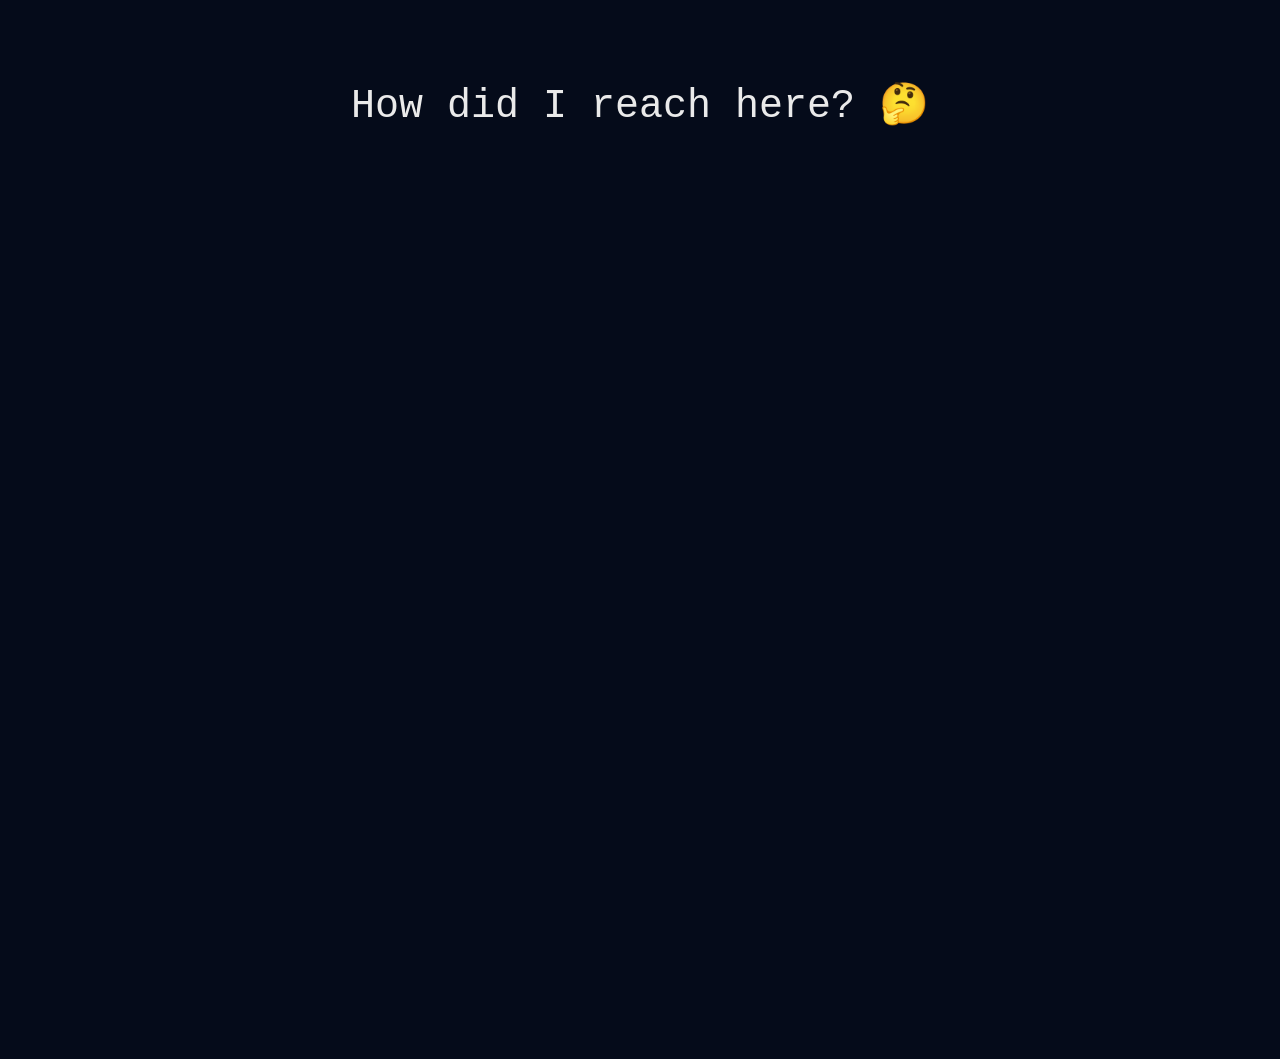
==== explain.html @ 213e017b "Create explain.html" ====
<!DOCTYPE html>
<html lang="en">
<head>
<meta charset="UTF-8">
<title>Timeline Explanation</title>
<meta name="viewport" content="width=device-width, initial-scale=1.0">

<style>
*{
  margin:0;
  padding:0;
  box-sizing:border-box;
}

body{
  background:#0b0b0b;
  color:#eaeaea;
  font-family: "Courier New", monospace;
  overflow-x:hidden;
}

/* CONTAINER */
#container{
  max-width:900px;
  margin:0 auto;
  padding:80px 20px 120px;
}

/* TITLE */
#title{
  font-size:40px;
  text-align:center;
  margin-bottom:60px;
  opacity:0;
  transition:opacity 2s ease;
}

/* TIMELINE */
.timeline{
  display:flex;
  flex-direction:column;
  align-items:center;
  gap:30px;
}

.step{
  font-size:20px;
  opacity:0;
  transform:translateY(20px);
  transition:opacity 1.5s ease, transform 1.5s ease;
  text-align:center;
  max-width:700px;
}

.arrow{
  font-size:32px;
  opacity:0;
  transition:opacity 1s ease;
}

/* DESCRIPTION */
#description{
  margin-top:70px;
  font-size:18px;
  line-height:1.8;
  opacity:0;
  transition:opacity 2s ease;
}

/* BIG TEXT */
#bigText{
  margin-top:80px;
  text-align:center;
  font-size:48px;
  letter-spacing:4px;
  opacity:0;
  transition:opacity 2s ease;
}

/* SKY BUTTON */
#skyBtn{
  margin:70px auto 0;
  display:block;
  padding:16px 36px;
  font-size:20px;
  background:transparent;
  border:2px solid #eaeaea;
  color:#eaeaea;
  cursor:pointer;
  border-radius:40px;
  opacity:0;
  transition:opacity 2s ease, background .3s ease;
}

#skyBtn:hover{
  background:rgba(255,255,255,0.1);
}
</style>
</head>

<body>
<div id="container">

  <div id="title">How did I reach here? 🤔</div>

  <div class="timeline">
    <div class="step" id="step1"></div>
    <div class="arrow" id="arrow1">↓</div>

    <div class="step" id="step2"></div>
    <div class="arrow" id="arrow2">↓</div>

    <div class="step" id="step3"></div>
  </div>

  <div id="description"></div>

  <div id="bigText"></div>

  <button id="skyBtn">Explore the Night Sky ✨</button>

</div>

<script>
const params = new URLSearchParams(window.location.search);
const year = parseInt(params.get("year"));

const title = document.getElementById("title");
const step1 = document.getElementById("step1");
const step2 = document.getElementById("step2");
const step3 = document.getElementById("step3");
const arrow1 = document.getElementById("arrow1");
const arrow2 = document.getElementById("arrow2");
const desc = document.getElementById("description");
const bigText = document.getElementById("bigText");
const skyBtn = document.getElementById("skyBtn");

/* SET BACKGROUND FIRST */
if(year < 2000){
  document.body.style.background = "#120e08"; // past
} else {
  document.body.style.background = "#050b1a"; // future
}

/* TEXT CONTENT */
if(year < 2000){
  step1.innerText = "You departed Earth aboard an experimental spacecraft.";
  step2.innerText = "You crossed deep space and entered a naturally occurring wormhole, millions of kilometers from Earth.";
  step3.innerText = "The wormhole distorted space-time and released you into the past.";

  desc.innerText =
  "A wormhole is a theoretical shortcut through space-time predicted by Einstein’s General Theory of Relativity. " +
  "Under extreme gravitational conditions, space and time can bend and connect distant points. " +
  "Passing through such a structure allows movement not only across space, but across time itself.";

  bigText.innerText = "WELCOME TO THE PAST";
} 
else {
  step1.innerText = "You launched from Earth using a relativistic spacecraft.";
  step2.innerText = "You approached a supermassive black hole and used its gravity for a time slingshot.";
  step3.innerText = "Extreme time dilation carried you far into the future.";

  desc.innerText =
  "Near a black hole, gravity becomes so intense that time slows dramatically. " +
  "By skimming its edge without falling in, a spacecraft can experience extreme time dilation. " +
  "While only hours pass for the traveler, centuries can pass for the rest of the universe.";

  bigText.innerText = "WELCOME TO THE FUTURE";
}

/* ANIMATION SEQUENCE */
setTimeout(()=>{ title.style.opacity = 1; },500);

setTimeout(()=>{
  step1.style.opacity = 1;
  step1.style.transform = "translateY(0)";
},1800);

setTimeout(()=>{ arrow1.style.opacity = 1; },3000);

setTimeout(()=>{
  step2.style.opacity = 1;
  step2.style.transform = "translateY(0)";
},3800);

setTimeout(()=>{ arrow2.style.opacity = 1; },5000);

setTimeout(()=>{
  step3.style.opacity = 1;
  step3.style.transform = "translateY(0)";
},5800);

setTimeout(()=>{ desc.style.opacity = 1; },7500);

setTimeout(()=>{ bigText.style.opacity = 1; },9500);

setTimeout(()=>{ skyBtn.style.opacity = 1; },11000);

/* SKY BUTTON (future feature) */
skyBtn.onclick = ()=>{
  alert("Sky simulation coming next 🌌");
};
</script>
</body>
</html>
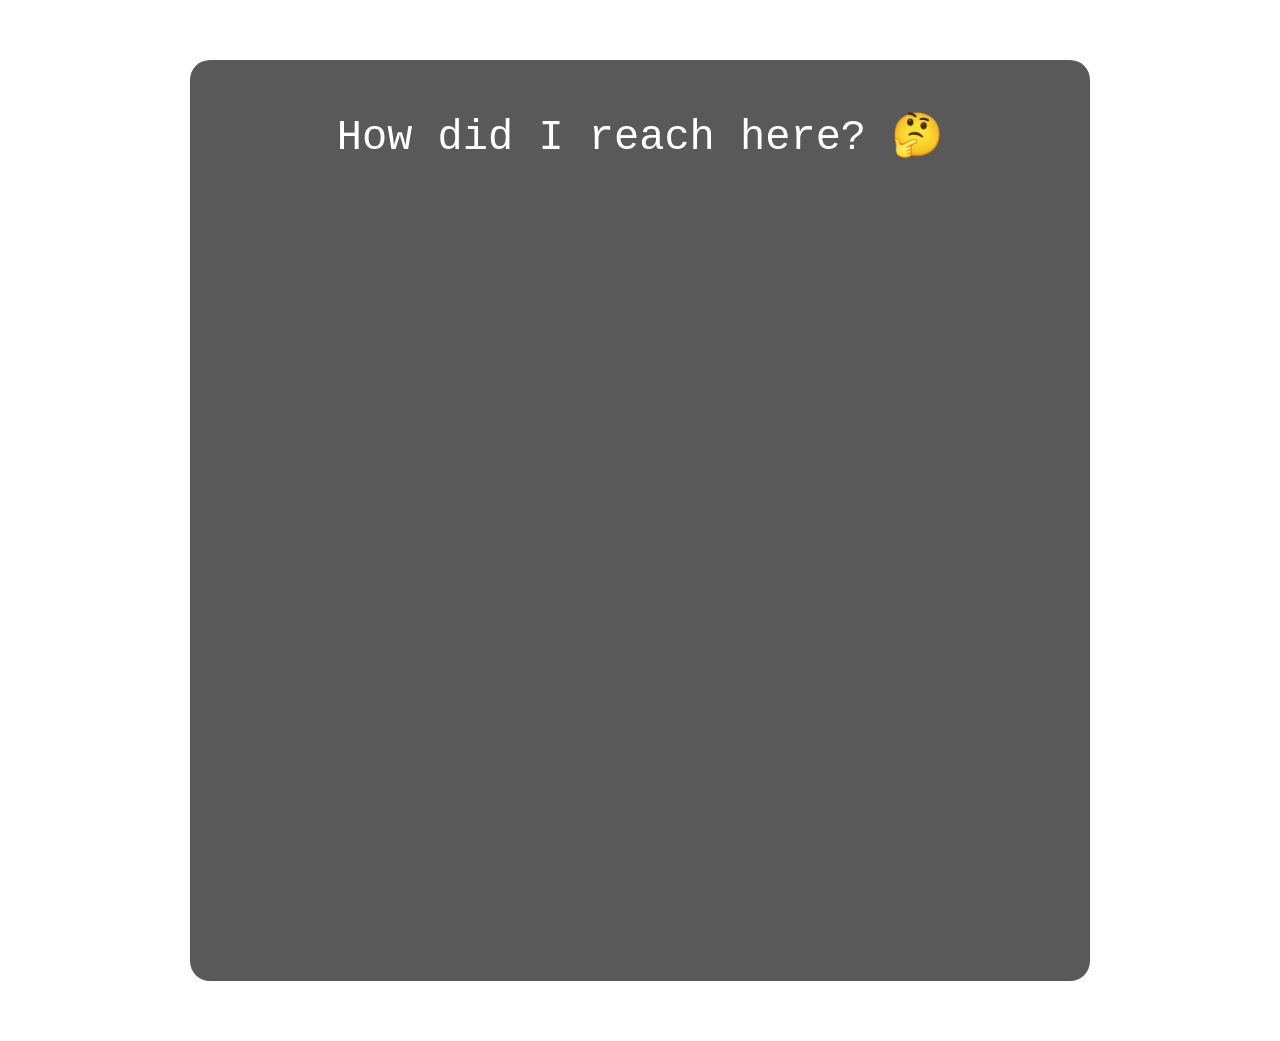
==== commit 8fef289e: "Bg added" ====
--- a/explain.html
+++ b/explain.html
@@ -2,7 +2,7 @@
 <html lang="en">
 <head>
 <meta charset="UTF-8">
-<title>Timeline Explanation</title>
+<title>How did I reach here?</title>
 <meta name="viewport" content="width=device-width, initial-scale=1.0">
 
 <style>
@@ -13,193 +13,203 @@
 }
 
 body{
-  background:#0b0b0b;
-  color:#eaeaea;
+  min-height:100vh;
   font-family: "Courier New", monospace;
-  overflow-x:hidden;
-}
-
-/* CONTAINER */
-#container{
+  color:white;
+  background-size:cover;
+  background-position:center;
+  background-attachment:fixed;
+  display:flex;
+  justify-content:center;
+  align-items:flex-start;
+  padding:60px 20px;
+}
+
+#overlay{
+  background:rgba(0,0,0,0.65);
+  width:100%;
   max-width:900px;
-  margin:0 auto;
-  padding:80px 20px 120px;
+  padding:50px 30px;
+  border-radius:20px;
 }
 
 /* TITLE */
 #title{
-  font-size:40px;
   text-align:center;
-  margin-bottom:60px;
+  font-size:42px;
   opacity:0;
   transition:opacity 2s ease;
+  margin-bottom:50px;
 }
 
 /* TIMELINE */
 .timeline{
   display:flex;
   flex-direction:column;
-  align-items:center;
-  gap:30px;
+  gap:25px;
+  font-size:18px;
 }
 
 .step{
-  font-size:20px;
-  opacity:0;
-  transform:translateY(20px);
-  transition:opacity 1.5s ease, transform 1.5s ease;
+  opacity:0;
+  transition:opacity 1.5s ease;
+}
+
+.arrow{
   text-align:center;
-  max-width:700px;
-}
-
-.arrow{
-  font-size:32px;
+  font-size:28px;
   opacity:0;
   transition:opacity 1s ease;
 }
 
 /* DESCRIPTION */
 #description{
-  margin-top:70px;
-  font-size:18px;
-  line-height:1.8;
+  margin-top:50px;
+  font-size:16px;
+  line-height:1.7;
   opacity:0;
   transition:opacity 2s ease;
 }
 
 /* BIG TEXT */
 #bigText{
-  margin-top:80px;
+  margin-top:60px;
   text-align:center;
-  font-size:48px;
+  font-size:36px;
   letter-spacing:4px;
   opacity:0;
   transition:opacity 2s ease;
 }
 
-/* SKY BUTTON */
+/* BUTTON */
 #skyBtn{
-  margin:70px auto 0;
+  margin:50px auto 0;
   display:block;
-  padding:16px 36px;
-  font-size:20px;
+  padding:16px 32px;
+  font-size:18px;
   background:transparent;
-  border:2px solid #eaeaea;
-  color:#eaeaea;
+  border:2px solid white;
+  color:white;
+  border-radius:40px;
   cursor:pointer;
-  border-radius:40px;
-  opacity:0;
-  transition:opacity 2s ease, background .3s ease;
+  opacity:0;
+  transition:opacity 2s ease, box-shadow .3s ease;
 }
 
 #skyBtn:hover{
-  background:rgba(255,255,255,0.1);
+  box-shadow:0 0 20px white;
 }
 </style>
 </head>
 
 <body>
-<div id="container">
+<div id="overlay">
 
   <div id="title">How did I reach here? 🤔</div>
 
   <div class="timeline">
-    <div class="step" id="step1"></div>
-    <div class="arrow" id="arrow1">↓</div>
-
-    <div class="step" id="step2"></div>
-    <div class="arrow" id="arrow2">↓</div>
-
-    <div class="step" id="step3"></div>
+    <div class="step" id="s1"></div>
+    <div class="arrow" id="a1">↓</div>
+
+    <div class="step" id="s2"></div>
+    <div class="arrow" id="a2">→</div>
+
+    <div class="step" id="s3"></div>
   </div>
 
   <div id="description"></div>
 
   <div id="bigText"></div>
 
-  <button id="skyBtn">Explore the Night Sky ✨</button>
+  <button id="skyBtn">Explore the night sky ✨</button>
 
 </div>
 
 <script>
 const params = new URLSearchParams(window.location.search);
-const year = parseInt(params.get("year"));
-
+const year = params.get("year");
+
+/* ---------------- BACKGROUND ---------------- */
+if(year == 1897) document.body.style.backgroundImage = "url('images/past_1897.jpg')";
+else if(year == 1987) document.body.style.backgroundImage = "url('images/past_1987.jpg')";
+else if(year == 2050) document.body.style.backgroundImage = "url('images/future_2050.jpg')";
+else if(year == 3079) document.body.style.backgroundImage = "url('images/future_3079.jpg')";
+
+/* ---------------- CONTENT ---------------- */
+let steps = [];
+let description = "";
+let bigText = "";
+
+if(year < 2000){
+  // PAST
+  steps = [
+    "We launched from Earth aboard an experimental spacecraft.",
+    "We travelled through space and entered a naturally occurring wormhole located millions of kilometers away.",
+    "After passing through the wormhole, we emerged in this past timeline."
+  ];
+
+  description = `
+A wormhole is a theoretical shortcut through spacetime predicted by Einstein’s theory of General Relativity.
+By bending space and time into a tunnel-like structure, it allows two distant points in time to connect.
+Extreme gravity, time dilation, and relativistic effects make such travel unstable — but possible in theory.
+The journey does not violate physics; it exploits it.
+  `;
+
+  bigText = "WELCOME TO THE PAST";
+}
+else{
+  // FUTURE
+  steps = [
+    "We departed Earth using a relativistic spacecraft.",
+    "We performed a gravitational slingshot maneuver around a black hole.",
+    "Time dilation shifted us forward, delivering us into the future."
+  ];
+
+  description = `
+Near a black hole, gravity becomes so intense that time itself slows down.
+While years pass elsewhere, only moments pass for the traveler.
+Using relativistic speeds and gravitational time dilation, reaching the future requires no paradox — only patience and precision.
+  `;
+
+  bigText = "WELCOME TO THE FUTURE";
+}
+
+/* ---------------- ANIMATION SEQUENCE ---------------- */
 const title = document.getElementById("title");
-const step1 = document.getElementById("step1");
-const step2 = document.getElementById("step2");
-const step3 = document.getElementById("step3");
-const arrow1 = document.getElementById("arrow1");
-const arrow2 = document.getElementById("arrow2");
+const s1 = document.getElementById("s1");
+const s2 = document.getElementById("s2");
+const s3 = document.getElementById("s3");
+const a1 = document.getElementById("a1");
+const a2 = document.getElementById("a2");
 const desc = document.getElementById("description");
-const bigText = document.getElementById("bigText");
-const skyBtn = document.getElementById("skyBtn");
-
-/* SET BACKGROUND FIRST */
-if(year < 2000){
-  document.body.style.background = "#120e08"; // past
-} else {
-  document.body.style.background = "#050b1a"; // future
-}
-
-/* TEXT CONTENT */
-if(year < 2000){
-  step1.innerText = "You departed Earth aboard an experimental spacecraft.";
-  step2.innerText = "You crossed deep space and entered a naturally occurring wormhole, millions of kilometers from Earth.";
-  step3.innerText = "The wormhole distorted space-time and released you into the past.";
-
-  desc.innerText =
-  "A wormhole is a theoretical shortcut through space-time predicted by Einstein’s General Theory of Relativity. " +
-  "Under extreme gravitational conditions, space and time can bend and connect distant points. " +
-  "Passing through such a structure allows movement not only across space, but across time itself.";
-
-  bigText.innerText = "WELCOME TO THE PAST";
-} 
-else {
-  step1.innerText = "You launched from Earth using a relativistic spacecraft.";
-  step2.innerText = "You approached a supermassive black hole and used its gravity for a time slingshot.";
-  step3.innerText = "Extreme time dilation carried you far into the future.";
-
-  desc.innerText =
-  "Near a black hole, gravity becomes so intense that time slows dramatically. " +
-  "By skimming its edge without falling in, a spacecraft can experience extreme time dilation. " +
-  "While only hours pass for the traveler, centuries can pass for the rest of the universe.";
-
-  bigText.innerText = "WELCOME TO THE FUTURE";
-}
-
-/* ANIMATION SEQUENCE */
-setTimeout(()=>{ title.style.opacity = 1; },500);
-
-setTimeout(()=>{
-  step1.style.opacity = 1;
-  step1.style.transform = "translateY(0)";
-},1800);
-
-setTimeout(()=>{ arrow1.style.opacity = 1; },3000);
-
-setTimeout(()=>{
-  step2.style.opacity = 1;
-  step2.style.transform = "translateY(0)";
-},3800);
-
-setTimeout(()=>{ arrow2.style.opacity = 1; },5000);
-
-setTimeout(()=>{
-  step3.style.opacity = 1;
-  step3.style.transform = "translateY(0)";
-},5800);
-
-setTimeout(()=>{ desc.style.opacity = 1; },7500);
-
-setTimeout(()=>{ bigText.style.opacity = 1; },9500);
-
-setTimeout(()=>{ skyBtn.style.opacity = 1; },11000);
-
-/* SKY BUTTON (future feature) */
-skyBtn.onclick = ()=>{
-  alert("Sky simulation coming next 🌌");
+const big = document.getElementById("bigText");
+const btn = document.getElementById("skyBtn");
+
+s1.innerText = steps[0];
+s2.innerText = steps[1];
+s3.innerText = steps[2];
+desc.innerText = description;
+big.innerText = bigText;
+
+setTimeout(()=> title.style.opacity = 1, 500);
+
+setTimeout(()=> s1.style.opacity = 1, 2500);
+setTimeout(()=> a1.style.opacity = 1, 4000);
+
+setTimeout(()=> s2.style.opacity = 1, 5200);
+setTimeout(()=> a2.style.opacity = 1, 6700);
+
+setTimeout(()=> s3.style.opacity = 1, 8000);
+
+setTimeout(()=> desc.style.opacity = 1, 10000);
+setTimeout(()=> big.style.opacity = 1, 12500);
+setTimeout(()=> btn.style.opacity = 1, 14500);
+
+/* SKY BUTTON (placeholder) */
+btn.onclick = () => {
+  alert("Night sky simulation coming next 🌌");
 };
 </script>
+
 </body>
 </html>
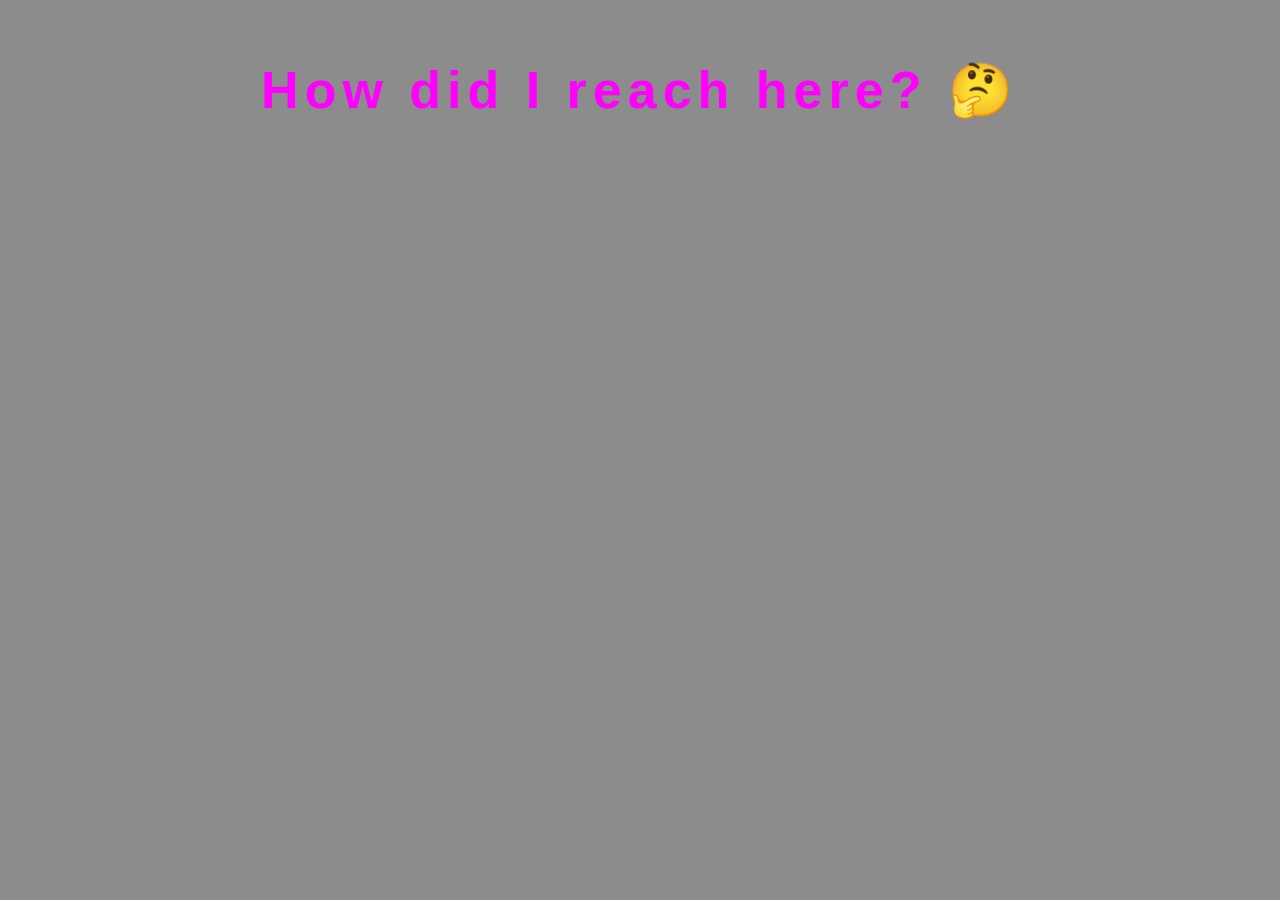
==== commit 849f4c92: "Update explain.html" ====
--- a/explain.html
+++ b/explain.html
@@ -2,103 +2,113 @@
 <html lang="en">
 <head>
 <meta charset="UTF-8">
-<title>How did I reach here?</title>
+<title>Timeline Explanation</title>
 <meta name="viewport" content="width=device-width, initial-scale=1.0">
 
 <style>
-*{
-  margin:0;
-  padding:0;
-  box-sizing:border-box;
-}
+*{margin:0;padding:0;box-sizing:border-box}
 
 body{
   min-height:100vh;
-  font-family: "Courier New", monospace;
-  color:white;
   background-size:cover;
   background-position:center;
-  background-attachment:fixed;
+  background-repeat:no-repeat;
+  color:white;
+  overflow-y:auto;
+}
+
+/* OVERLAY ONLY FOR READABILITY (NO BOXES) */
+#overlay{
+  min-height:100vh;
+  padding:60px 20px 120px;
+  background:rgba(0,0,0,0.45);
   display:flex;
-  justify-content:center;
-  align-items:flex-start;
-  padding:60px 20px;
-}
-
-#overlay{
-  background:rgba(0,0,0,0.65);
-  width:100%;
-  max-width:900px;
-  padding:50px 30px;
-  border-radius:20px;
+  flex-direction:column;
+  align-items:center;
 }
 
 /* TITLE */
 #title{
+  font-size:52px;
+  font-weight:900;
+  margin-bottom:40px;
+  opacity:0;
+  transition:opacity 1.5s ease;
+}
+
+/* TIMELINE */
+#timeline{
+  max-width:700px;
   text-align:center;
-  font-size:42px;
+  margin-bottom:40px;
+}
+
+.step{
+  font-size:22px;
+  margin:15px 0;
+  opacity:0;
+  transition:opacity 1s ease;
+}
+
+.arrow{
+  font-size:36px;
+  margin:5px 0;
+  opacity:0;
+  transition:opacity 1s ease;
+}
+
+/* EXPLANATION */
+#explanation{
+  max-width:800px;
+  font-size:18px;
+  line-height:1.7;
+  margin-top:30px;
   opacity:0;
   transition:opacity 2s ease;
-  margin-bottom:50px;
-}
-
-/* TIMELINE */
-.timeline{
-  display:flex;
-  flex-direction:column;
-  gap:25px;
+}
+
+/* FINAL TEXT */
+#finalText{
+  margin-top:60px;
+  font-size:46px;
+  font-weight:900;
+  opacity:0;
+  transition:opacity 2s ease;
+}
+
+/* SKY BUTTON */
+#skyBtn{
+  margin-top:30px;
+  padding:14px 30px;
   font-size:18px;
-}
-
-.step{
-  opacity:0;
-  transition:opacity 1.5s ease;
-}
-
-.arrow{
-  text-align:center;
-  font-size:28px;
-  opacity:0;
-  transition:opacity 1s ease;
-}
-
-/* DESCRIPTION */
-#description{
-  margin-top:50px;
-  font-size:16px;
-  line-height:1.7;
-  opacity:0;
-  transition:opacity 2s ease;
-}
-
-/* BIG TEXT */
-#bigText{
-  margin-top:60px;
-  text-align:center;
-  font-size:36px;
-  letter-spacing:4px;
-  opacity:0;
-  transition:opacity 2s ease;
-}
-
-/* BUTTON */
-#skyBtn{
-  margin:50px auto 0;
-  display:block;
-  padding:16px 32px;
-  font-size:18px;
+  border:2px solid white;
   background:transparent;
-  border:2px solid white;
   color:white;
-  border-radius:40px;
   cursor:pointer;
-  opacity:0;
-  transition:opacity 2s ease, box-shadow .3s ease;
-}
-
+  border-radius:30px;
+  opacity:0;
+  transition:opacity 1.5s ease, box-shadow .3s ease;
+}
 #skyBtn:hover{
   box-shadow:0 0 20px white;
 }
+
+/* FONT THEMES */
+.past-font{
+  font-family: "Times New Roman", serif;
+  color:#e6c48a;
+}
+
+.future-font{
+  font-family: "Courier New", monospace;
+  color:#00f2ff;
+}
+
+.ultra-future-font{
+  font-family: Arial, sans-serif;
+  letter-spacing:6px;
+  color:#ff00ff;
+}
 </style>
 </head>
 
@@ -107,109 +117,100 @@
 
   <div id="title">How did I reach here? 🤔</div>
 
-  <div class="timeline">
-    <div class="step" id="s1"></div>
-    <div class="arrow" id="a1">↓</div>
-
-    <div class="step" id="s2"></div>
-    <div class="arrow" id="a2">→</div>
-
-    <div class="step" id="s3"></div>
-  </div>
-
-  <div id="description"></div>
-
-  <div id="bigText"></div>
-
-  <button id="skyBtn">Explore the night sky ✨</button>
+  <div id="timeline"></div>
+
+  <div id="explanation"></div>
+
+  <div id="finalText"></div>
+
+  <button id="skyBtn">Explore the sky ✨</button>
 
 </div>
 
 <script>
 const params = new URLSearchParams(window.location.search);
-const year = params.get("year");
-
-/* ---------------- BACKGROUND ---------------- */
-if(year == 1897) document.body.style.backgroundImage = "url('images/past_1897.jpg')";
-else if(year == 1987) document.body.style.backgroundImage = "url('images/past_1987.jpg')";
-else if(year == 2050) document.body.style.backgroundImage = "url('images/future_2050.jpg')";
-else if(year == 3079) document.body.style.backgroundImage = "url('images/future_3079.jpg')";
-
-/* ---------------- CONTENT ---------------- */
-let steps = [];
-let description = "";
-let bigText = "";
-
-if(year < 2000){
-  // PAST
-  steps = [
-    "We launched from Earth aboard an experimental spacecraft.",
-    "We travelled through space and entered a naturally occurring wormhole located millions of kilometers away.",
-    "After passing through the wormhole, we emerged in this past timeline."
-  ];
-
-  description = `
-A wormhole is a theoretical shortcut through spacetime predicted by Einstein’s theory of General Relativity.
-By bending space and time into a tunnel-like structure, it allows two distant points in time to connect.
-Extreme gravity, time dilation, and relativistic effects make such travel unstable — but possible in theory.
-The journey does not violate physics; it exploits it.
-  `;
-
-  bigText = "WELCOME TO THE PAST";
+const year = parseInt(params.get("year"));
+
+const title = document.getElementById("title");
+const timeline = document.getElementById("timeline");
+const explanation = document.getElementById("explanation");
+const finalText = document.getElementById("finalText");
+const skyBtn = document.getElementById("skyBtn");
+
+/* BACKGROUND + THEME */
+if(year === 1897){
+  document.body.style.backgroundImage = "url('images/past_1897.jpg')";
+  document.body.classList.add("past-font");
+  finalText.innerText = "Welcome to the past";
+}
+else if(year === 1987){
+  document.body.style.backgroundImage = "url('images/past_1987.jpg')";
+  document.body.classList.add("past-font");
+  finalText.innerText = "Welcome to the past";
+}
+else if(year === 2050){
+  document.body.style.backgroundImage = "url('images/future_2050.jpg')";
+  document.body.classList.add("future-font");
+  finalText.innerText = "Welcome to the future";
 }
 else{
-  // FUTURE
-  steps = [
-    "We departed Earth using a relativistic spacecraft.",
-    "We performed a gravitational slingshot maneuver around a black hole.",
-    "Time dilation shifted us forward, delivering us into the future."
-  ];
-
-  description = `
-Near a black hole, gravity becomes so intense that time itself slows down.
-While years pass elsewhere, only moments pass for the traveler.
-Using relativistic speeds and gravitational time dilation, reaching the future requires no paradox — only patience and precision.
-  `;
-
-  bigText = "WELCOME TO THE FUTURE";
-}
-
-/* ---------------- ANIMATION SEQUENCE ---------------- */
-const title = document.getElementById("title");
-const s1 = document.getElementById("s1");
-const s2 = document.getElementById("s2");
-const s3 = document.getElementById("s3");
-const a1 = document.getElementById("a1");
-const a2 = document.getElementById("a2");
-const desc = document.getElementById("description");
-const big = document.getElementById("bigText");
-const btn = document.getElementById("skyBtn");
-
-s1.innerText = steps[0];
-s2.innerText = steps[1];
-s3.innerText = steps[2];
-desc.innerText = description;
-big.innerText = bigText;
-
-setTimeout(()=> title.style.opacity = 1, 500);
-
-setTimeout(()=> s1.style.opacity = 1, 2500);
-setTimeout(()=> a1.style.opacity = 1, 4000);
-
-setTimeout(()=> s2.style.opacity = 1, 5200);
-setTimeout(()=> a2.style.opacity = 1, 6700);
-
-setTimeout(()=> s3.style.opacity = 1, 8000);
-
-setTimeout(()=> desc.style.opacity = 1, 10000);
-setTimeout(()=> big.style.opacity = 1, 12500);
-setTimeout(()=> btn.style.opacity = 1, 14500);
-
-/* SKY BUTTON (placeholder) */
-btn.onclick = () => {
-  alert("Night sky simulation coming next 🌌");
-};
+  document.body.style.backgroundImage = "url('images/future_3079.jpg')";
+  document.body.classList.add("ultra-future-font");
+  finalText.innerText = "Welcome to the future";
+}
+
+/* TITLE FADE */
+setTimeout(()=> title.style.opacity = 1, 300);
+
+/* TIMELINE STEPS (ALL ↓) */
+const steps = (year < 2000)
+? [
+  "We launched from Earth in an experimental spacecraft.",
+  "We travelled through deep space and entered a naturally occurring wormhole.",
+  "The wormhole distorted space-time and placed us in this era."
+]
+: [
+  "We launched from Earth using relativistic propulsion.",
+  "A controlled black hole slingshot bent space-time.",
+  "Extreme time dilation carried us into the future."
+];
+
+let delay = 1200;
+
+steps.forEach((text, i)=>{
+  const step = document.createElement("div");
+  step.className = "step";
+  step.innerText = text;
+  timeline.appendChild(step);
+
+  setTimeout(()=> step.style.opacity = 1, delay);
+  delay += 1200;
+
+  if(i < steps.length-1){
+    const arrow = document.createElement("div");
+    arrow.className = "arrow";
+    arrow.innerText = "↓";
+    timeline.appendChild(arrow);
+
+    setTimeout(()=> arrow.style.opacity = 1, delay);
+    delay += 800;
+  }
+});
+
+/* EXPLANATION */
+setTimeout(()=>{
+  explanation.style.opacity = 1;
+  explanation.innerText = (year < 2000)
+  ? "A wormhole is a theoretical tunnel in space-time predicted by general relativity. Under extreme gravitational conditions, space and time can bend, allowing two distant points — or different eras — to connect through a temporary tear in the fabric of the universe."
+  : "A black hole’s immense gravity bends space and time to such extremes that time slows dramatically. By performing a precise gravitational slingshot near its event horizon, massive time dilation occurs, allowing forward travel into the future without violating known physical laws.";
+}, delay + 800);
+
+/* FINAL TEXT + BUTTON */
+setTimeout(()=>{
+  finalText.style.opacity = 1;
+  skyBtn.style.opacity = 1;
+}, delay + 2600);
+
 </script>
-
 </body>
 </html>
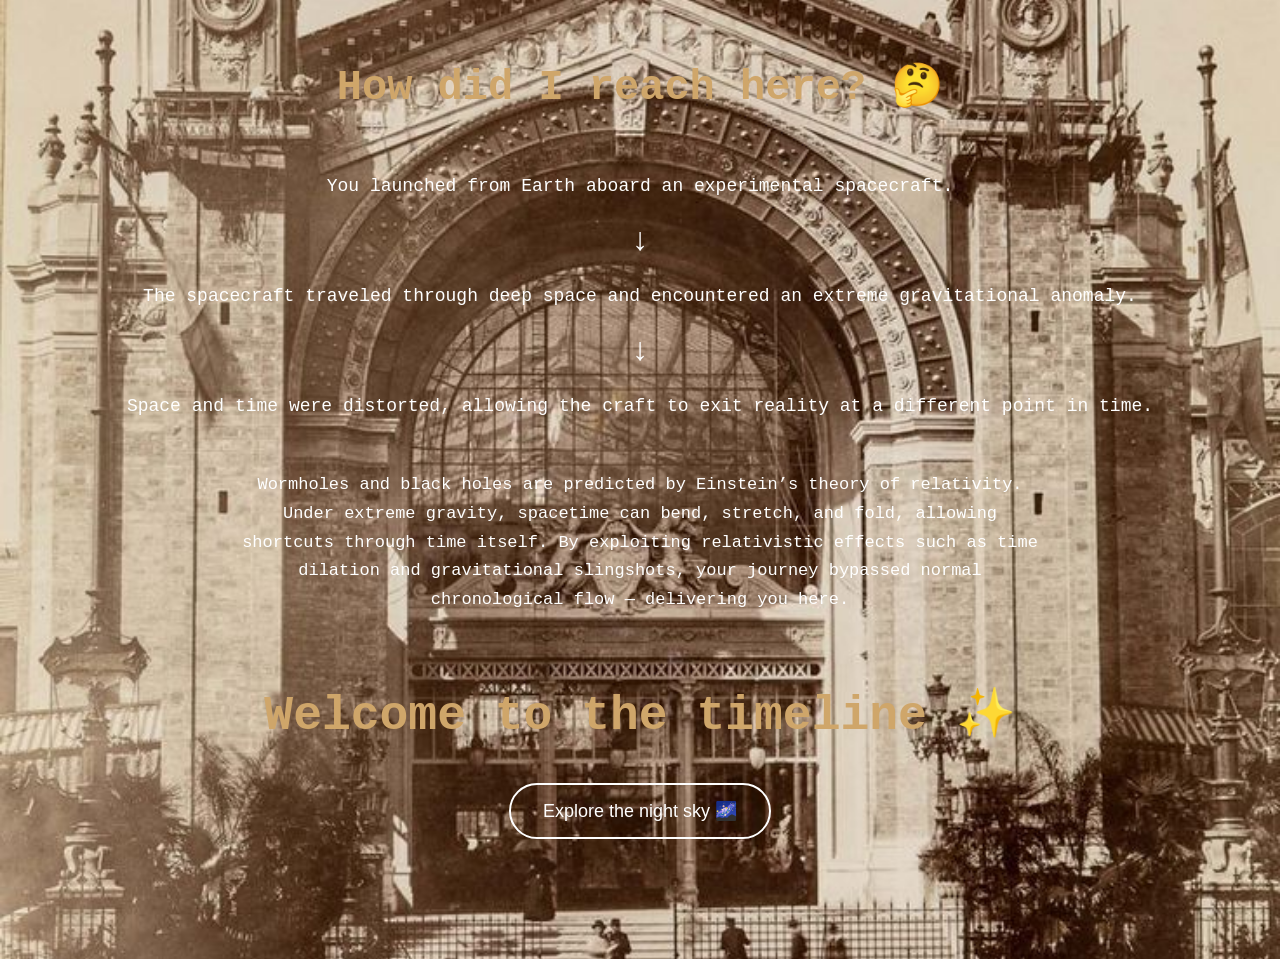
==== commit 70aed0fa: "Create explain.html" ====
--- a/explain.html
+++ b/explain.html
@@ -1,216 +1,201 @@
-<!DOCTYPE html>
-<html lang="en">
-<head>
-<meta charset="UTF-8">
-<title>Timeline Explanation</title>
-<meta name="viewport" content="width=device-width, initial-scale=1.0">
-
-<style>
-*{margin:0;padding:0;box-sizing:border-box}
-
-body{
-  min-height:100vh;
-  background-size:cover;
-  background-position:center;
-  background-repeat:no-repeat;
-  color:white;
-  overflow-y:auto;
+<!DOCTYPE html>  <html lang="en">  
+<head>  
+<meta charset="UTF-8">  
+<title>How did I reach here?</title>  
+<meta name="viewport" content="width=device-width, initial-scale=1.0">  <style>  
+*{  
+  margin:0;  
+  padding:0;  
+  box-sizing:border-box;  
+}  
+  
+body{  
+  min-height:100vh;  
+  background-size:cover;  
+  background-position:center;  
+  background-repeat:no-repeat;  
+  color:white;  
+  font-family: Arial, sans-serif;  
+  overflow-x:hidden;  
+}  
+  
+/* GLOBAL WRAPPER */  
+.page{  
+  min-height:100vh;  
+  padding:60px 20px 120px;  
+  display:flex;  
+  flex-direction:column;  
+  align-items:center;  
+  text-align:center;  
+}  
+  
+/* TITLE */  
+.title{  
+  font-size:42px;  
+  font-weight:900;  
+  opacity:0;  
+  animation: fadeIn 1.5s forwards;  
+}  
+  
+/* TIMELINE */  
+.timeline{  
+  margin-top:60px;  
+  font-size:18px;  
+  line-height:1.6;  
+}  
+  
+.step{  
+  opacity:0;  
+  animation: fadeUp 1s forwards;  
+}  
+  
+.arrow{  
+  font-size:32px;  
+  margin:15px 0;  
+  opacity:0;  
+  animation: fadeIn 1s forwards;  
+}  
+  
+/* DESCRIPTION */  
+.description{  
+  max-width:800px;  
+  margin-top:50px;  
+  font-size:17px;  
+  line-height:1.7;  
+  opacity:0;  
+  animation: fadeIn 2s forwards;  
+}  
+  
+/* BIG WELCOME */  
+.welcome{  
+  margin-top:70px;  
+  font-size:48px;  
+  font-weight:900;  
+  opacity:0;  
+  animation: fadeIn 2s forwards;  
+}  
+  
+/* SKY BUTTON */  
+.sky-btn{  
+  margin-top:40px;  
+  padding:15px 32px;  
+  font-size:18px;  
+  border:2px solid white;  
+  background:transparent;  
+  color:white;  
+  border-radius:30px;  
+  cursor:pointer;  
+  transition:0.3s;  
+}  
+  
+.sky-btn:hover{  
+  background:white;  
+  color:black;  
+}  
+  
+/* ANIMATIONS */  
+@keyframes fadeIn{  
+  to{opacity:1;}  
+}  
+@keyframes fadeUp{  
+  to{  
+    opacity:1;  
+    transform:translateY(0);  
+  }  
+}  
+  
+/* ===== TIMELINE THEMES ===== */  
+  
+/* 1897 */  
+body.past-1897{  
+  background-image:url("images/past_1897.jpg");  
+  font-family: "Courier New", monospace;  
+}  
+body.past-1897 .title,  
+body.past-1897 .welcome{  
+  color:#cfa66a;  
+}  
+  
+/* 1987 */  
+body.past-1987{  
+  background-image:url("images/past_1987.jpg");  
+  font-family: "Courier New", monospace;  
+}  
+body.past-1987 .title,  
+body.past-1987 .welcome{  
+  color:#00ff88;  
+}  
+  
+/* 2050 */  
+body.future-2050{  
+  background-image:url("images/future_2050.jpg");  
+  font-family: Arial, sans-serif;  
+}  
+body.future-2050 .title,  
+body.future-2050 .welcome{  
+  color:#00f2ff;  
+}  
+  
+/* 3079 */  
+body.future-3079{  
+  background-image:url("images/future_3079.jpg");  
+  font-family: Arial, sans-serif;  
+}  
+body.future-3079 .title,  
+body.future-3079 .welcome{  
+  color:#b36bff;  
+}  
+</style>  </head>  <body>  
+<div class="page">  
+  <div class="title">How did I reach here? 🤔</div>    <div class="timeline">  
+    <div class="step" style="animation-delay:1.2s">  
+      You launched from Earth aboard an experimental spacecraft.  
+    </div>  <div class="arrow" style="animation-delay:2.2s">↓</div>  
+
+<div class="step" style="animation-delay:3.2s">  
+  The spacecraft traveled through deep space and encountered an extreme gravitational anomaly.  
+</div>  
+
+<div class="arrow" style="animation-delay:4.2s">↓</div>  
+
+<div class="step" style="animation-delay:5.2s">  
+  Space and time were distorted, allowing the craft to exit reality at a different point in time.  
+</div>
+
+  </div>    <div class="description" style="animation-delay:6.5s">  
+    Wormholes and black holes are predicted by Einstein’s theory of relativity.    
+    Under extreme gravity, spacetime can bend, stretch, and fold, allowing shortcuts through time itself.    
+    By exploiting relativistic effects such as time dilation and gravitational slingshots, your journey bypassed normal chronological flow — delivering you here.  
+  </div>    <div class="welcome" style="animation-delay:8.5s">  
+    Welcome to the timeline ✨  
+  </div>    <button class="sky-btn" style="animation-delay:9.5s">  
+    Explore the night sky 🌌  
+  </button>  
+</div>
+  <script>
+const params = new URLSearchParams(window.location.search);
+const year = params.get("year") || "1897"; // fallback safety
+
+// Apply correct theme
+document.body.classList.remove(
+  "past-1897",
+  "past-1987",
+  "future-2050",
+  "future-3079"
+);
+
+if (year === "1897") document.body.classList.add("past-1897");
+else if (year === "1987") document.body.classList.add("past-1987");
+else if (year === "2050") document.body.classList.add("future-2050");
+else if (year === "3079") document.body.classList.add("future-3079");
+
+// SKY BUTTON → go to sky.html with SAME year
+const skyBtn = document.querySelector(".sky-btn");
+if (skyBtn) {
+  skyBtn.addEventListener("click", () => {
+    window.location.href = `sky.html?year=${year}`;
+  });
 }
-
-/* OVERLAY ONLY FOR READABILITY (NO BOXES) */
-#overlay{
-  min-height:100vh;
-  padding:60px 20px 120px;
-  background:rgba(0,0,0,0.45);
-  display:flex;
-  flex-direction:column;
-  align-items:center;
-}
-
-/* TITLE */
-#title{
-  font-size:52px;
-  font-weight:900;
-  margin-bottom:40px;
-  opacity:0;
-  transition:opacity 1.5s ease;
-}
-
-/* TIMELINE */
-#timeline{
-  max-width:700px;
-  text-align:center;
-  margin-bottom:40px;
-}
-
-.step{
-  font-size:22px;
-  margin:15px 0;
-  opacity:0;
-  transition:opacity 1s ease;
-}
-
-.arrow{
-  font-size:36px;
-  margin:5px 0;
-  opacity:0;
-  transition:opacity 1s ease;
-}
-
-/* EXPLANATION */
-#explanation{
-  max-width:800px;
-  font-size:18px;
-  line-height:1.7;
-  margin-top:30px;
-  opacity:0;
-  transition:opacity 2s ease;
-}
-
-/* FINAL TEXT */
-#finalText{
-  margin-top:60px;
-  font-size:46px;
-  font-weight:900;
-  opacity:0;
-  transition:opacity 2s ease;
-}
-
-/* SKY BUTTON */
-#skyBtn{
-  margin-top:30px;
-  padding:14px 30px;
-  font-size:18px;
-  border:2px solid white;
-  background:transparent;
-  color:white;
-  cursor:pointer;
-  border-radius:30px;
-  opacity:0;
-  transition:opacity 1.5s ease, box-shadow .3s ease;
-}
-#skyBtn:hover{
-  box-shadow:0 0 20px white;
-}
-
-/* FONT THEMES */
-.past-font{
-  font-family: "Times New Roman", serif;
-  color:#e6c48a;
-}
-
-.future-font{
-  font-family: "Courier New", monospace;
-  color:#00f2ff;
-}
-
-.ultra-future-font{
-  font-family: Arial, sans-serif;
-  letter-spacing:6px;
-  color:#ff00ff;
-}
-</style>
-</head>
-
-<body>
-<div id="overlay">
-
-  <div id="title">How did I reach here? 🤔</div>
-
-  <div id="timeline"></div>
-
-  <div id="explanation"></div>
-
-  <div id="finalText"></div>
-
-  <button id="skyBtn">Explore the sky ✨</button>
-
-</div>
-
-<script>
-const params = new URLSearchParams(window.location.search);
-const year = parseInt(params.get("year"));
-
-const title = document.getElementById("title");
-const timeline = document.getElementById("timeline");
-const explanation = document.getElementById("explanation");
-const finalText = document.getElementById("finalText");
-const skyBtn = document.getElementById("skyBtn");
-
-/* BACKGROUND + THEME */
-if(year === 1897){
-  document.body.style.backgroundImage = "url('images/past_1897.jpg')";
-  document.body.classList.add("past-font");
-  finalText.innerText = "Welcome to the past";
-}
-else if(year === 1987){
-  document.body.style.backgroundImage = "url('images/past_1987.jpg')";
-  document.body.classList.add("past-font");
-  finalText.innerText = "Welcome to the past";
-}
-else if(year === 2050){
-  document.body.style.backgroundImage = "url('images/future_2050.jpg')";
-  document.body.classList.add("future-font");
-  finalText.innerText = "Welcome to the future";
-}
-else{
-  document.body.style.backgroundImage = "url('images/future_3079.jpg')";
-  document.body.classList.add("ultra-future-font");
-  finalText.innerText = "Welcome to the future";
-}
-
-/* TITLE FADE */
-setTimeout(()=> title.style.opacity = 1, 300);
-
-/* TIMELINE STEPS (ALL ↓) */
-const steps = (year < 2000)
-? [
-  "We launched from Earth in an experimental spacecraft.",
-  "We travelled through deep space and entered a naturally occurring wormhole.",
-  "The wormhole distorted space-time and placed us in this era."
-]
-: [
-  "We launched from Earth using relativistic propulsion.",
-  "A controlled black hole slingshot bent space-time.",
-  "Extreme time dilation carried us into the future."
-];
-
-let delay = 1200;
-
-steps.forEach((text, i)=>{
-  const step = document.createElement("div");
-  step.className = "step";
-  step.innerText = text;
-  timeline.appendChild(step);
-
-  setTimeout(()=> step.style.opacity = 1, delay);
-  delay += 1200;
-
-  if(i < steps.length-1){
-    const arrow = document.createElement("div");
-    arrow.className = "arrow";
-    arrow.innerText = "↓";
-    timeline.appendChild(arrow);
-
-    setTimeout(()=> arrow.style.opacity = 1, delay);
-    delay += 800;
-  }
-});
-
-/* EXPLANATION */
-setTimeout(()=>{
-  explanation.style.opacity = 1;
-  explanation.innerText = (year < 2000)
-  ? "A wormhole is a theoretical tunnel in space-time predicted by general relativity. Under extreme gravitational conditions, space and time can bend, allowing two distant points — or different eras — to connect through a temporary tear in the fabric of the universe."
-  : "A black hole’s immense gravity bends space and time to such extremes that time slows dramatically. By performing a precise gravitational slingshot near its event horizon, massive time dilation occurs, allowing forward travel into the future without violating known physical laws.";
-}, delay + 800);
-
-/* FINAL TEXT + BUTTON */
-setTimeout(()=>{
-  finalText.style.opacity = 1;
-  skyBtn.style.opacity = 1;
-}, delay + 2600);
-
 </script>
 </body>
 </html>
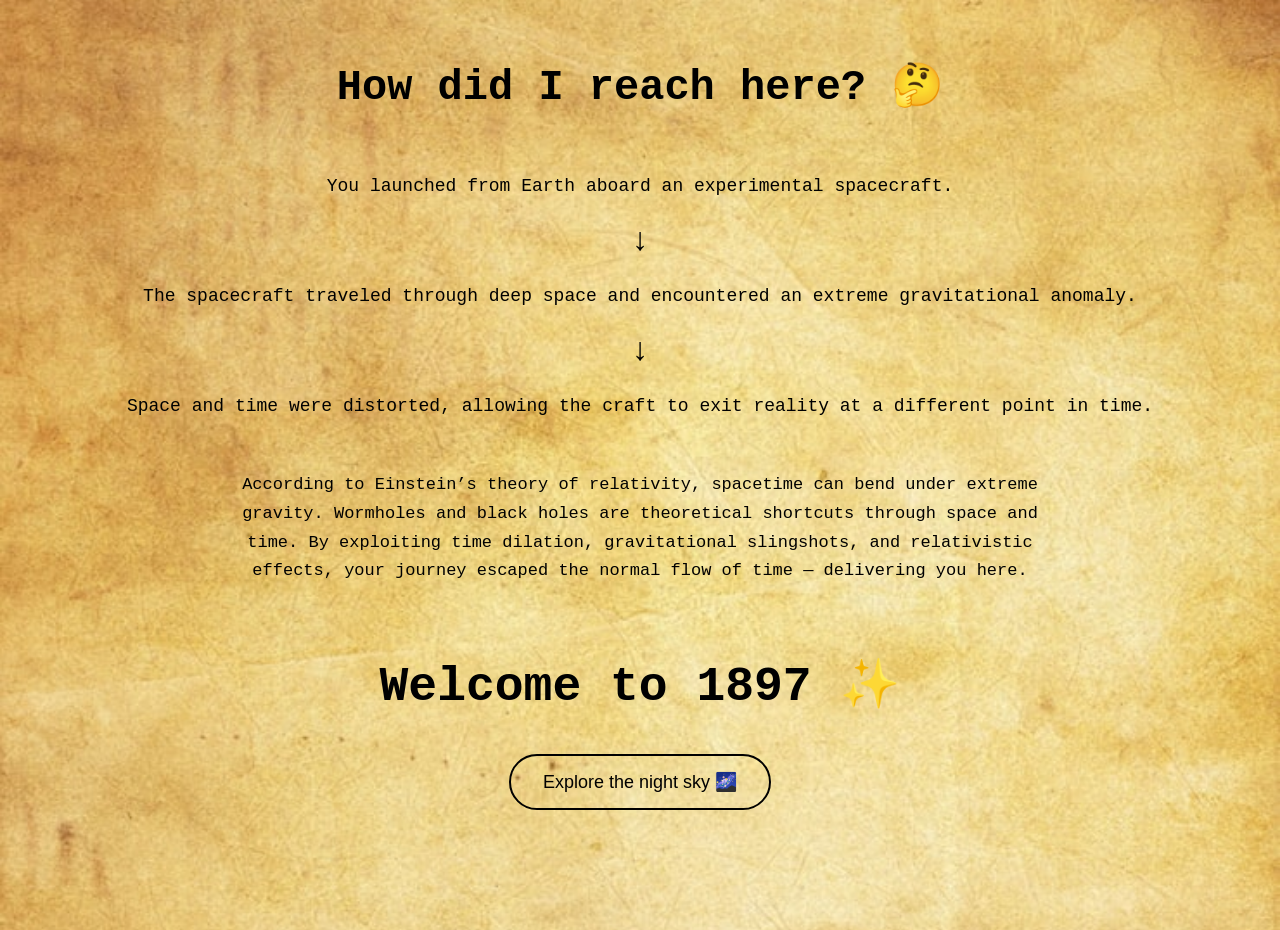
==== commit 8de59a66: "Update explain.html" ====
--- a/explain.html
+++ b/explain.html
@@ -1,180 +1,202 @@
-<!DOCTYPE html>  <html lang="en">  
-<head>  
-<meta charset="UTF-8">  
-<title>How did I reach here?</title>  
-<meta name="viewport" content="width=device-width, initial-scale=1.0">  <style>  
-*{  
-  margin:0;  
-  padding:0;  
-  box-sizing:border-box;  
-}  
-  
-body{  
-  min-height:100vh;  
-  background-size:cover;  
-  background-position:center;  
-  background-repeat:no-repeat;  
-  color:white;  
-  font-family: Arial, sans-serif;  
-  overflow-x:hidden;  
-}  
-  
-/* GLOBAL WRAPPER */  
-.page{  
-  min-height:100vh;  
-  padding:60px 20px 120px;  
-  display:flex;  
-  flex-direction:column;  
-  align-items:center;  
-  text-align:center;  
-}  
-  
-/* TITLE */  
-.title{  
-  font-size:42px;  
-  font-weight:900;  
-  opacity:0;  
-  animation: fadeIn 1.5s forwards;  
-}  
-  
-/* TIMELINE */  
-.timeline{  
-  margin-top:60px;  
-  font-size:18px;  
-  line-height:1.6;  
-}  
-  
-.step{  
-  opacity:0;  
-  animation: fadeUp 1s forwards;  
-}  
-  
-.arrow{  
-  font-size:32px;  
-  margin:15px 0;  
-  opacity:0;  
-  animation: fadeIn 1s forwards;  
-}  
-  
-/* DESCRIPTION */  
-.description{  
-  max-width:800px;  
-  margin-top:50px;  
-  font-size:17px;  
-  line-height:1.7;  
-  opacity:0;  
-  animation: fadeIn 2s forwards;  
-}  
-  
-/* BIG WELCOME */  
-.welcome{  
-  margin-top:70px;  
-  font-size:48px;  
-  font-weight:900;  
-  opacity:0;  
-  animation: fadeIn 2s forwards;  
-}  
-  
-/* SKY BUTTON */  
-.sky-btn{  
-  margin-top:40px;  
-  padding:15px 32px;  
-  font-size:18px;  
-  border:2px solid white;  
-  background:transparent;  
-  color:white;  
-  border-radius:30px;  
-  cursor:pointer;  
-  transition:0.3s;  
-}  
-  
-.sky-btn:hover{  
-  background:white;  
-  color:black;  
-}  
-  
-/* ANIMATIONS */  
-@keyframes fadeIn{  
-  to{opacity:1;}  
-}  
-@keyframes fadeUp{  
-  to{  
-    opacity:1;  
-    transform:translateY(0);  
-  }  
-}  
-  
-/* ===== TIMELINE THEMES ===== */  
-  
-/* 1897 */  
-body.past-1897{  
-  background-image:url("images/past_1897.jpg");  
-  font-family: "Courier New", monospace;  
-}  
-body.past-1897 .title,  
-body.past-1897 .welcome{  
-  color:#cfa66a;  
-}  
-  
-/* 1987 */  
-body.past-1987{  
-  background-image:url("images/past_1987.jpg");  
-  font-family: "Courier New", monospace;  
-}  
-body.past-1987 .title,  
-body.past-1987 .welcome{  
-  color:#00ff88;  
-}  
-  
-/* 2050 */  
-body.future-2050{  
-  background-image:url("images/future_2050.jpg");  
-  font-family: Arial, sans-serif;  
-}  
-body.future-2050 .title,  
-body.future-2050 .welcome{  
-  color:#00f2ff;  
-}  
-  
-/* 3079 */  
-body.future-3079{  
-  background-image:url("images/future_3079.jpg");  
-  font-family: Arial, sans-serif;  
-}  
-body.future-3079 .title,  
-body.future-3079 .welcome{  
-  color:#b36bff;  
-}  
-</style>  </head>  <body>  
-<div class="page">  
-  <div class="title">How did I reach here? 🤔</div>    <div class="timeline">  
-    <div class="step" style="animation-delay:1.2s">  
-      You launched from Earth aboard an experimental spacecraft.  
-    </div>  <div class="arrow" style="animation-delay:2.2s">↓</div>  
-
-<div class="step" style="animation-delay:3.2s">  
-  The spacecraft traveled through deep space and encountered an extreme gravitational anomaly.  
-</div>  
-
-<div class="arrow" style="animation-delay:4.2s">↓</div>  
-
-<div class="step" style="animation-delay:5.2s">  
-  Space and time were distorted, allowing the craft to exit reality at a different point in time.  
+<!DOCTYPE html>
+<html lang="en">
+<head>
+<meta charset="UTF-8">
+<title>How did I reach here?</title>
+<meta name="viewport" content="width=device-width, initial-scale=1.0">
+
+<style>
+*{
+  margin:0;
+  padding:0;
+  box-sizing:border-box;
+}
+
+body{
+  min-height:100vh;
+  background-size:cover;
+  background-position:center;
+  background-repeat:no-repeat;
+  font-family: Arial, sans-serif;
+  overflow-x:hidden;
+}
+
+/* GLOBAL WRAPPER */
+.page{
+  min-height:100vh;
+  padding:60px 20px 120px;
+  display:flex;
+  flex-direction:column;
+  align-items:center;
+  text-align:center;
+}
+
+/* TITLE */
+.title{
+  font-size:42px;
+  font-weight:900;
+  opacity:0;
+  animation: fadeIn 1.5s forwards;
+}
+
+/* TIMELINE */
+.timeline{
+  margin-top:60px;
+  font-size:18px;
+  line-height:1.6;
+}
+
+.step{
+  opacity:0;
+  animation: fadeUp 1s forwards;
+}
+
+.arrow{
+  font-size:32px;
+  margin:15px 0;
+  opacity:0;
+  animation: fadeIn 1s forwards;
+}
+
+/* DESCRIPTION */
+.description{
+  max-width:800px;
+  margin-top:50px;
+  font-size:17px;
+  line-height:1.7;
+  opacity:0;
+  animation: fadeIn 2s forwards;
+}
+
+/* BIG WELCOME */
+.welcome{
+  margin-top:70px;
+  font-size:48px;
+  font-weight:900;
+  opacity:0;
+  animation: fadeIn 2s forwards;
+}
+
+/* SKY BUTTON */
+.sky-btn{
+  margin-top:40px;
+  padding:15px 32px;
+  font-size:18px;
+  border:2px solid currentColor;
+  background:transparent;
+  color:inherit;
+  border-radius:30px;
+  cursor:pointer;
+  transition:0.3s;
+}
+
+.sky-btn:hover{
+  background:currentColor;
+  color:black;
+}
+
+/* ANIMATIONS */
+@keyframes fadeIn{
+  to{opacity:1;}
+}
+@keyframes fadeUp{
+  to{
+    opacity:1;
+    transform:translateY(0);
+  }
+}
+
+/* ===== TIMELINE THEMES ===== */
+
+/* 1897 */
+body.past-1897{
+  background-image:url("images/pastbg1897.jpg");
+  font-family:"Courier New", monospace;
+  color:#000000;
+}
+body.past-1897 .title,
+body.past-1897 .welcome{
+  color:#000000;
+}
+
+/* 1987 */
+body.past-1987{
+  background-image:url("images/pastbg1987.jpg");
+  font-family:"Courier New", monospace;
+  color:#000000;
+}
+body.past-1987 .title,
+body.past-1987 .welcome{
+  color:#000000;
+}
+
+/* 2050 */
+body.future-2050{
+  background-image:url("images/futurebg2050.jpg");
+  font-family: Arial, sans-serif;
+  color:#00ff88;
+  text-shadow:0 0 12px rgba(0,255,136,0.8);
+}
+body.future-2050 .title,
+body.future-2050 .welcome{
+  color:#00ff88;
+  text-shadow:0 0 20px rgba(0,255,136,1);
+}
+
+/* 3079 */
+body.future-3079{
+  background-image:url("images/futurebg3079.jpg");
+  font-family: Arial, sans-serif;
+  color:#00f2ff;
+  text-shadow:0 0 12px rgba(0,242,255,0.9);
+}
+body.future-3079 .title,
+body.future-3079 .welcome{
+  color:#00f2ff;
+  text-shadow:0 0 25px rgba(0,242,255,1);
+}
+</style>
+</head>
+
+<body>
+<div class="page">
+  <div class="title">How did I reach here? 🤔</div>
+
+  <div class="timeline">
+    <div class="step" style="animation-delay:1.2s">
+      You launched from Earth aboard an experimental spacecraft.
+    </div>
+
+    <div class="arrow" style="animation-delay:2.2s">↓</div>
+
+    <div class="step" style="animation-delay:3.2s">
+      The spacecraft traveled through deep space and encountered an extreme gravitational anomaly.
+    </div>
+
+    <div class="arrow" style="animation-delay:4.2s">↓</div>
+
+    <div class="step" style="animation-delay:5.2s">
+      Space and time were distorted, allowing the craft to exit reality at a different point in time.
+    </div>
+  </div>
+
+  <div class="description" style="animation-delay:6.5s">
+    According to Einstein’s theory of relativity, spacetime can bend under extreme gravity.
+    Wormholes and black holes are theoretical shortcuts through space and time.
+    By exploiting time dilation, gravitational slingshots, and relativistic effects,
+    your journey escaped the normal flow of time — delivering you here.
+  </div>
+
+  <div class="welcome" id="welcomeText" style="animation-delay:8.5s"></div>
+
+  <button class="sky-btn" style="animation-delay:9.5s">
+    Explore the night sky 🌌
+  </button>
 </div>
 
-  </div>    <div class="description" style="animation-delay:6.5s">  
-    Wormholes and black holes are predicted by Einstein’s theory of relativity.    
-    Under extreme gravity, spacetime can bend, stretch, and fold, allowing shortcuts through time itself.    
-    By exploiting relativistic effects such as time dilation and gravitational slingshots, your journey bypassed normal chronological flow — delivering you here.  
-  </div>    <div class="welcome" style="animation-delay:8.5s">  
-    Welcome to the timeline ✨  
-  </div>    <button class="sky-btn" style="animation-delay:9.5s">  
-    Explore the night sky 🌌  
-  </button>  
-</div>
-  <script>
+<script>
 const params = new URLSearchParams(window.location.search);
-const year = params.get("year") || "1897"; // fallback safety
+const year = params.get("year") || "1897";
 
 // Apply correct theme
 document.body.classList.remove(
@@ -189,7 +211,10 @@
 else if (year === "2050") document.body.classList.add("future-2050");
 else if (year === "3079") document.body.classList.add("future-3079");
 
-// SKY BUTTON → go to sky.html with SAME year
+// Dynamic welcome text
+document.getElementById("welcomeText").innerText = `Welcome to ${year} ✨`;
+
+// SKY BUTTON → go to sky.html
 const skyBtn = document.querySelector(".sky-btn");
 if (skyBtn) {
   skyBtn.addEventListener("click", () => {
@@ -197,5 +222,6 @@
   });
 }
 </script>
+
 </body>
 </html>
